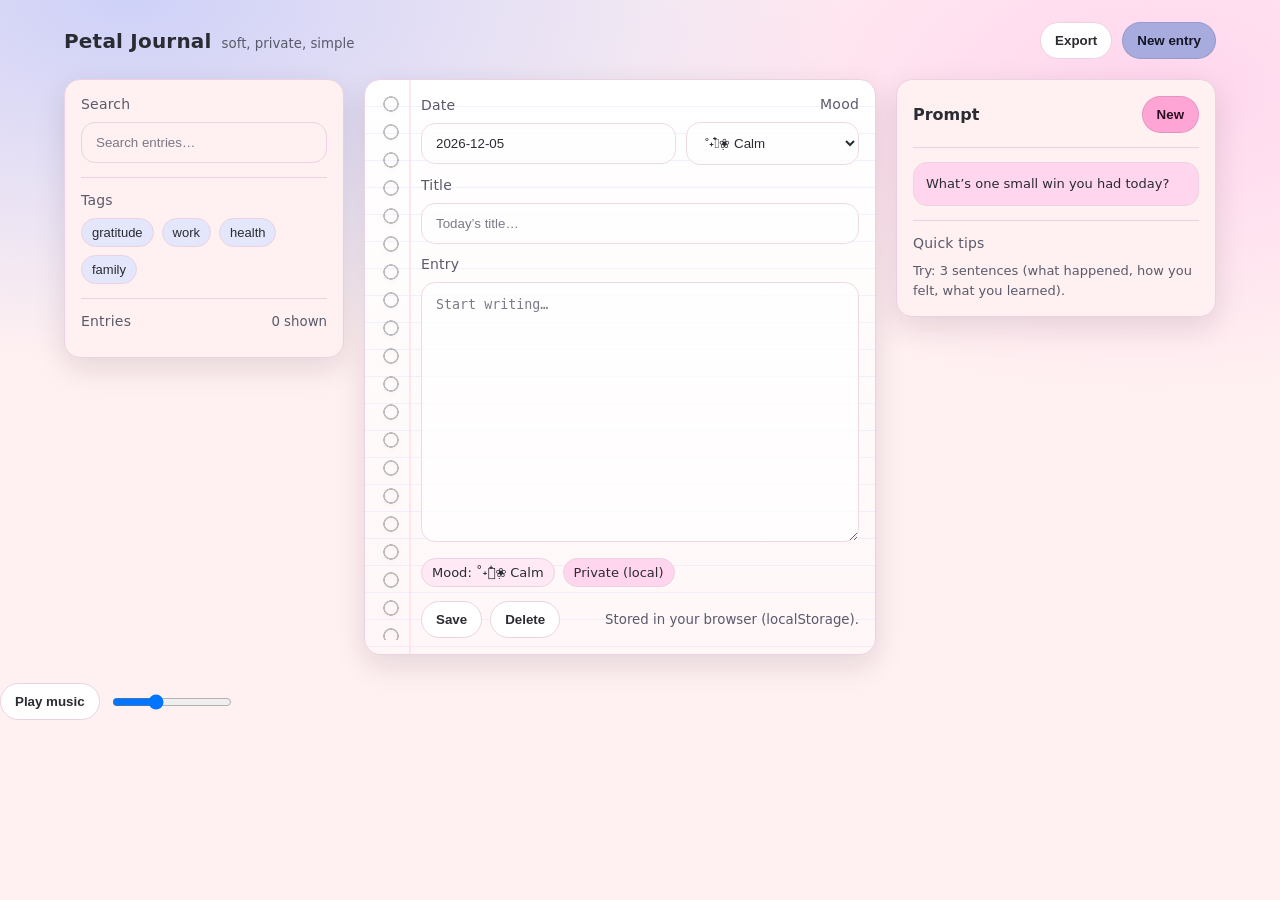
==== index.html @ 7e7fd7f1 "Add files via upload" ====
<!doctype html>
<html lang="en">
  <head>
    <meta charset="UTF-8" />
    <meta name="viewport" content="width=device-width, initial-scale=1" />
    <title>Petal Journal</title>
    <link rel="stylesheet" href="style.css" />
  </head>

  <body>
    <header>
      <div class="brand">
        <h1>Petal Journal</h1>
        <small class="muted">soft, private, simple</small>
      </div>
      <div class="top-actions">
        <button class="btn" id="btnExport">Export</button>
        <button class="btn btn-primary" id="btnNew">New entry</button>
      </div>
    </header>

    <div class="shell">
      <aside class="panel panel-pad">
        <div class="section-title">Search</div>
        <input class="input" id="search" placeholder="Search entries…" />

        <div class="divider"></div>

        <div class="section-title">Tags</div>
        <div class="chip-row" id="tagRow">
          <button class="chip tag" data-tag="gratitude" type="button">gratitude</button>
          <button class="chip tag" data-tag="work" type="button">work</button>
          <button class="chip tag" data-tag="health" type="button">health</button>
          <button class="chip tag" data-tag="family" type="button">family</button>
        </div>

        <div class="divider"></div>

        <div class="row row-baseline">
          <div class="section-title section-title-inline">Entries</div>
          <small class="muted" id="count"></small>
        </div>

        <div class="entry-list" id="entryList"></div>
      </aside>

      <main class="panel panel-pad notebook">
        <div class="row">
          <div class="grow">
            <div class="section-title">Date</div>
            <input class="input" id="date" />
          </div>
          <div class="right-align">
            <div class="section-title">Mood</div>
            <select class="input" id="mood">
  <option value="Calm">˚˖𓍢ִ໋❀ Calm</option>
  <option value="Happy">(˶˃ ᵕ ˂˶) Happy</option>
  <option value="Grateful">(..◜ᴗ◝..) Grateful</option>
  <option value="Focused">ᝰ.ᐟ Focused</option>
  <option value="Stressed">( ꩜ ᯅ ꩜;)⁭ ⁭ Stressed</option>
  <option value="Sad">૮◞ ‸ ◟ ა Sad</option>
</select>
          </div>
        </div>

        <div class="mt-12">
          <div class="section-title">Title</div>
          <input class="input" id="title" placeholder="Today’s title…" />
        </div>

        <div class="mt-12">
          <div class="section-title">Entry</div>
          <textarea class="textarea" id="content" placeholder="Start writing…"></textarea>
        </div>

        <div class="mt-12 chip-row">
          <span class="chip mood" id="moodChip">Mood: Calm</span>
          <span class="chip" id="privacyChip">Private (local)</span>
        </div>

        <div class="row mt-14 wrap">
          <div class="chip-row">
            <button class="btn" id="btnSave">Save</button>
            <button class="btn" id="btnDelete">Delete</button>
          </div>
          <small class="muted" id="status">Stored in your browser (localStorage).</small>
        </div>
      </main>

      <section class="panel panel-pad right">
        <div class="row">
          <h3 class="prompt-title">Prompt</h3>
          <button class="btn btn-accent" id="btnPrompt" type="button">New</button>
        </div>
        <div class="divider"></div>
        <div class="chip prompt-card" id="promptCard">
          What’s one small win you had today?
        </div>

        <div class="divider"></div>
        <div class="section-title">Quick tips</div>
        <div class="muted tips">
          Try: 3 sentences (what happened, how you felt, what you learned).
        </div>
      </section>
    </div>

    <div class="toast" id="toast"></div>
<canvas id="sparkles" aria-hidden="true"></canvas>
<div class="music">
  <button class="btn" id="btnMusic" type="button">Play music</button>
  <input id="musicVol" type="range" min="0" max="1" step="0.01" value="0.35" aria-label="Music volume">
  <audio id="bgm" src="assets/FNAF%20lofi.mp3" loop preload="none"></audio>
</div>
<audio id="deleteSfx" src="assets/delete-joke.mp3" preload="auto"></audio>
<audio id="saveSfx" src="assets/save-sfx.mp3" preload="auto"></audio>
<script src="script.js"></script>
  </body>
</html>
---- style.css ----
:root{
  --pink-500:#FFA5D6;
  --pink-200:#FFD6EE;
  --rose-50:#FFF0F1;
  --mauve-200:#ECD2E0;
  --periwinkle-200:#CED1F8;
  --periwinkle-400:#A7ABDE;

  --bg: var(--rose-50);
  --surface: var(--rose-50);
  --surface-2: var(--pink-200);
  --border: var(--mauve-200);

  --primary: var(--periwinkle-400);
  --primary-soft: var(--periwinkle-200);
  --accent: var(--pink-500);

  --text:#2B2B33;
  --text-muted:#5A5A6A;

  --radius:16px;
  --shadow: 0 10px 30px rgba(30,20,40,.12);
}

*{ box-sizing:border-box; }
html,body{ height:100%; }

body{
  margin:0;
  font-family: ui-sans-serif, system-ui, -apple-system, Segoe UI, Roboto, Arial;
  color:var(--text);
  background:
    radial-gradient(1200px 600px at 10% 0%, var(--periwinkle-200), transparent 60%),
    radial-gradient(900px 500px at 90% 10%, var(--pink-200), transparent 60%),
    var(--bg);
}

header{
  max-width:1200px;
  margin:0 auto;
  padding:22px 24px 8px;
  display:flex;
  align-items:center;
  justify-content:space-between;
  gap:14px;
}

.brand{ display:flex; align-items:baseline; gap:10px; }
.brand h1{ margin:0; font-size:20px; letter-spacing:.2px; }

.top-actions{ display:flex; gap:10px; flex-wrap:wrap; justify-content:flex-end; }

.shell{
  max-width:1200px;
  margin:0 auto;
  padding:12px 24px 28px;
  display:grid;
  grid-template-columns: 280px minmax(0, 1fr) 320px;
  gap:20px;
  align-items:start;
}

.panel{
  background: color-mix(in srgb, var(--surface) 92%, white 8%);
  border:1px solid var(--border);
  border-radius: var(--radius);
  box-shadow: var(--shadow);
}

.panel-pad{ padding:16px; }

.btn{
  border:1px solid var(--border);
  background: white;
  padding:10px 14px;
  border-radius: 999px;
  color:var(--text);
  cursor:pointer;
  font-weight:600;
}

.btn:hover{ filter:brightness(.99); }
.btn:active{ transform:translateY(1px); }

.btn-primary{
  background: var(--primary);
  border-color: color-mix(in srgb, var(--primary) 70%, black 10%);
  color:#151525;
}

.btn-accent{
  background: var(--accent);
  border-color: color-mix(in srgb, var(--accent) 70%, black 10%);
  color:#2B0F22;
}

.input, .textarea{
  width:100%;
  border:1px solid var(--border);
  background: var(--surface);
  border-radius: 14px;
  padding:12px 14px;
  outline:none;
  color:var(--text);
}

.input::placeholder, .textarea::placeholder{
  color: color-mix(in srgb, var(--text-muted) 80%, transparent);
}

.input:focus, .textarea:focus{
  border-color: var(--primary);
  box-shadow: 0 0 0 4px color-mix(in srgb, var(--primary-soft) 70%, transparent);
}

.textarea{ min-height: 260px; resize: vertical; line-height:1.5; }

.chip-row{ display:flex; gap:8px; flex-wrap:wrap; }

.chip{
  display:inline-flex;
  align-items:center;
  gap:8px;
  padding:6px 10px;
  border-radius:999px;
  border:1px solid var(--border);
  background: var(--surface-2);
  color: var(--text);
  font-size: 13px;
  white-space:nowrap;
}

.chip.mood{ background: color-mix(in srgb, var(--accent) 25%, white 75%); }
.chip.tag{ background: color-mix(in srgb, var(--primary-soft) 55%, white 45%); }

.prompt-card{
  display:block;
  border-radius:14px;
  padding:12px;
  white-space:normal;
  line-height:1.4;
}

.muted{ color:var(--text-muted); }

.section-title{
  margin:0 0 10px;
  font-size:14px;
  letter-spacing:.2px;
  color:var(--text-muted);
}

.section-title-inline{ margin:0; }

.entry-list{ margin-top:12px; display:flex; flex-direction:column; gap:10px; }

.entry-card{
  border:1px solid var(--border);
  background: color-mix(in srgb, white 60%, var(--surface-2) 40%);
  border-radius: 14px;
  padding:12px;
  cursor:pointer;
}

.entry-card:hover{ filter:brightness(.99); }

.entry-card h4{ margin:0 0 6px; font-size:14px; }
.entry-card p{ margin:0; font-size:13px; color:var(--text-muted); line-height:1.35; }

.row{ display:flex; gap:10px; align-items:center; justify-content:space-between; }
.row-baseline{ align-items:baseline; }
.wrap{ flex-wrap:wrap; }
.grow{ flex:1; }
.right-align{ text-align:right; }

.divider{ height:1px; background:var(--border); margin:14px 0; }

.toast{
  position:fixed;
  left:50%;
  bottom:18px;
  transform:translateX(-50%);
  background:#ffffff;
  border:1px solid var(--border);
  box-shadow: var(--shadow);
  border-radius: 999px;
  padding:10px 14px;
  font-weight:600;
  display:none;
}

.mt-12{ margin-top:12px; }
.mt-14{ margin-top:14px; }

.prompt-title{ margin:0; font-size:16px; }
.tips{ font-size:13px; line-height:1.5; }

@media (max-width: 1024px){
  .shell{ grid-template-columns: 280px 1fr; }
  .right{ display:none; }
}

@media (max-width: 720px){
  header{ padding:18px 16px 6px; }
  .shell{ grid-template-columns: 1fr; padding:10px 16px 22px; }
}
#sparkles{
  position: fixed;
  inset: 0;
  width: 100%;
  height: 100%;
  pointer-events: none;
  z-index: 9999;
}

@media (prefers-reduced-motion: reduce){
  #sparkles{ display:none; }
}
/* --- Notebook look for the main writing panel --- */
.notebook{
  position: relative;
  overflow: hidden;

  /* a slightly paper-y base */
  background:
    /* ruled lines */
    repeating-linear-gradient(
      to bottom,
      transparent 0px,
      transparent 26px,
      color-mix(in srgb, var(--periwinkle-200) 55%, transparent) 27px
    ),
    /* subtle paper tint */
    linear-gradient(to bottom, #ffffff, color-mix(in srgb, var(--rose-50) 55%, white));

  /* room for the spiral + margin line */
  padding-left: 56px;
}

/* left margin line */
.notebook::before{
  content:"";
  position:absolute;
  top:0; bottom:0;
  left:44px;
  width:2px;
  background: color-mix(in srgb, var(--accent) 35%, white);
  opacity:.8;
}

/* spiral binding */
.notebook::after{
  content:"";
  position:absolute;
  top:14px; bottom:14px;
  left:12px;
  width:28px;

  /* a column of “rings” */
  background:
    radial-gradient(circle at 14px 10px,
      transparent 0 6px,
      color-mix(in srgb, var(--text) 55%, transparent) 6.5px 7.5px,
      transparent 8px
    );
  background-size: 28px 28px;
  background-repeat: repeat-y;

  /* soft cutout behind rings */
  filter: drop-shadow(0 2px 2px rgba(30,20,40,.15));
  opacity:.55;
}

/* make inputs blend with paper */
.notebook .input,
.notebook .textarea{
  background: rgba(255,255,255,.72);
  border-color: color-mix(in srgb, var(--border) 85%, white);
}

/* optional: make the textarea feel more “on the page” */
.notebook .textarea{
  background:
    linear-gradient(to bottom, rgba(255,255,255,.75), rgba(255,255,255,.75));
}
.music{
  display:flex;
  align-items:center;
  gap:10px;
}
#musicVol{ width:120px; }
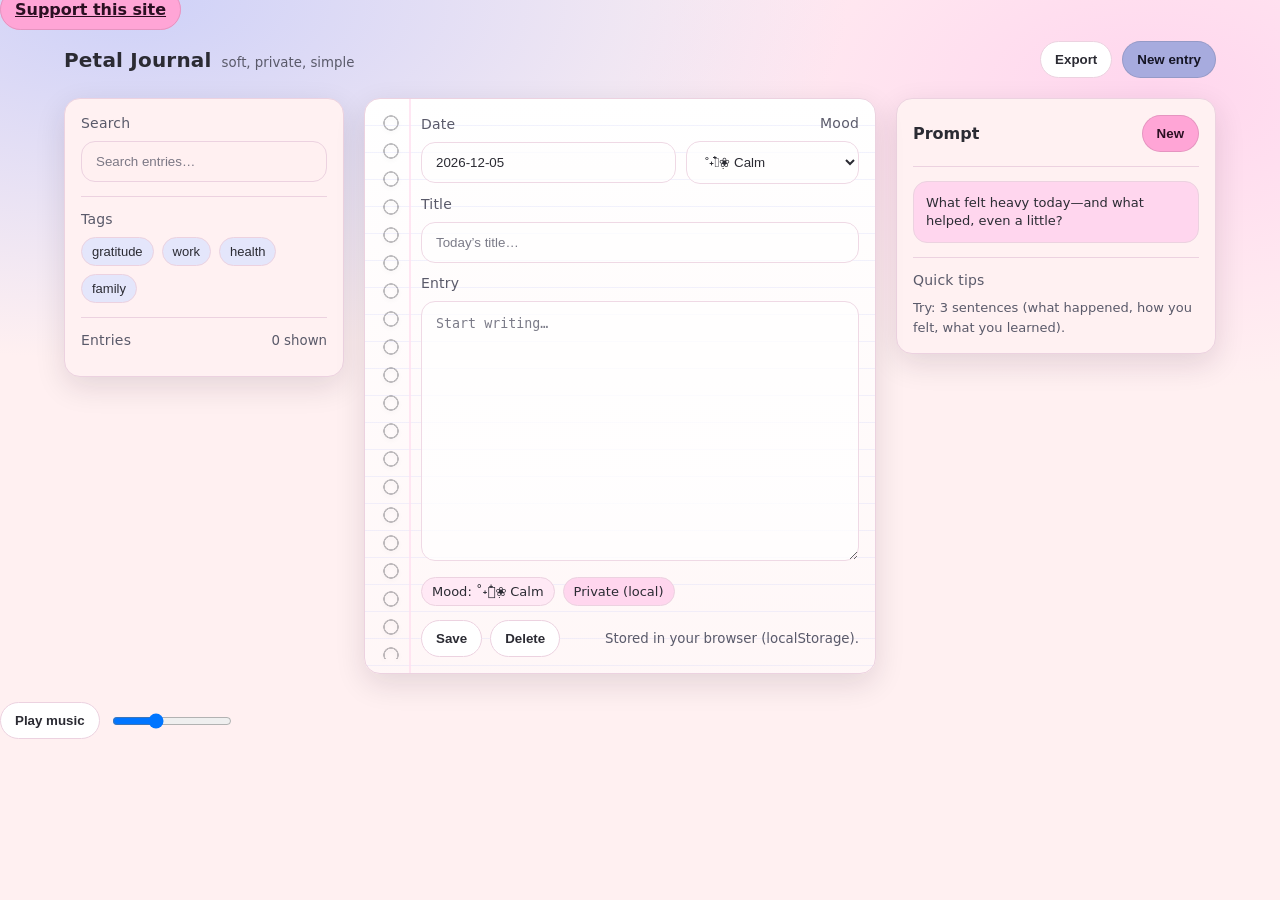
==== commit 929a8e80: "Update index.html" ====
--- a/index.html
+++ b/index.html
@@ -5,6 +5,10 @@
     <meta name="viewport" content="width=device-width, initial-scale=1" />
     <title>Petal Journal</title>
     <link rel="stylesheet" href="style.css" />
+    <a class="btn btn-accent" href="PASTE_STRIPE_PAYMENT_LINK" target="_blank" rel="noopener">
+  Support this site
+</a>
+
   </head>
 
   <body>
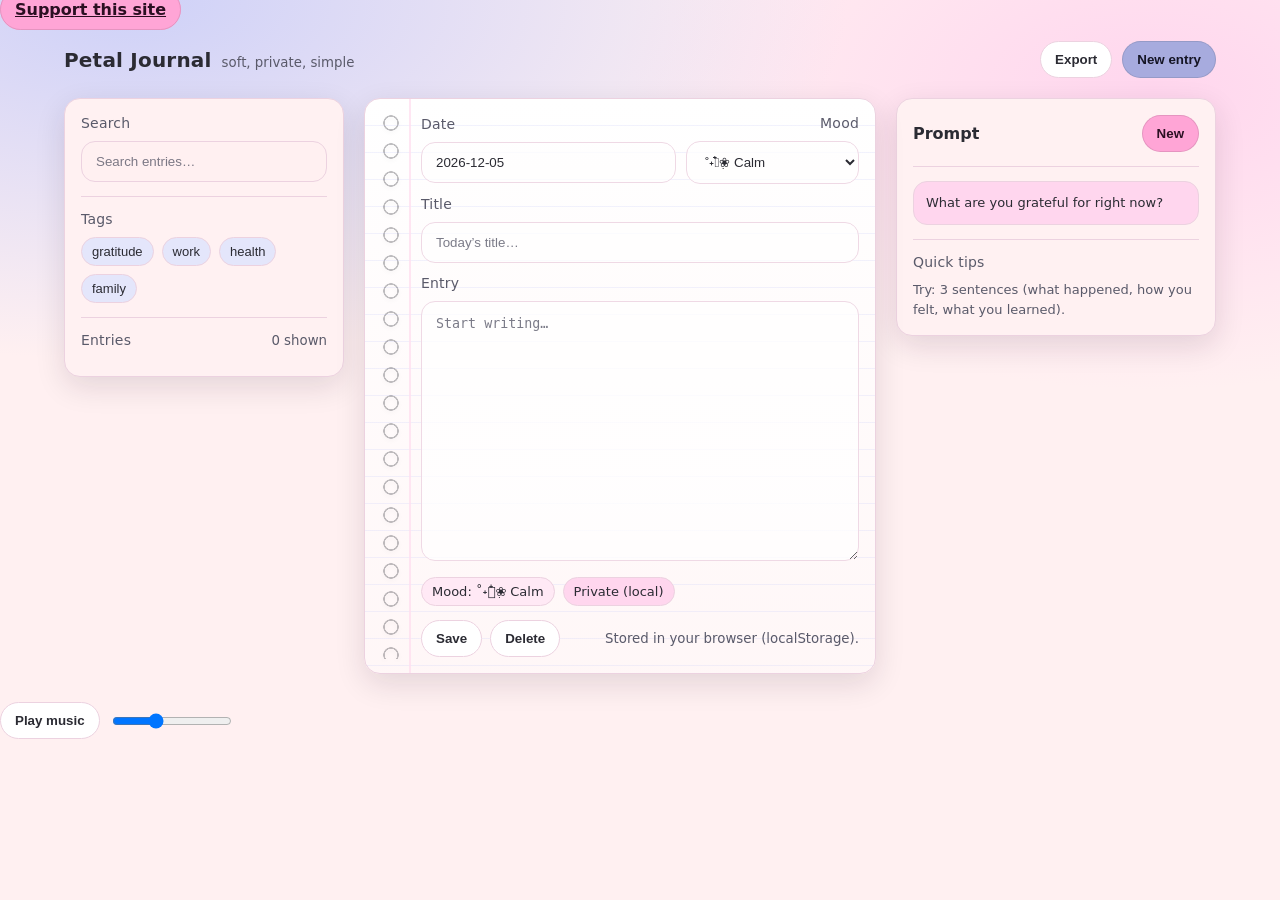
==== commit a02f6ce4: "Update index.html" ====
--- a/index.html
+++ b/index.html
@@ -5,10 +5,9 @@
     <meta name="viewport" content="width=device-width, initial-scale=1" />
     <title>Petal Journal</title>
     <link rel="stylesheet" href="style.css" />
-    <a class="btn btn-accent" href="PASTE_STRIPE_PAYMENT_LINK" target="_blank" rel="noopener">
+    <a class="btn btn-accent" href="https://buy.stripe.com/8x214o0rsdlK3uudyEes000" target="_blank" rel="noopener">
   Support this site
 </a>
-
   </head>
 
   <body>
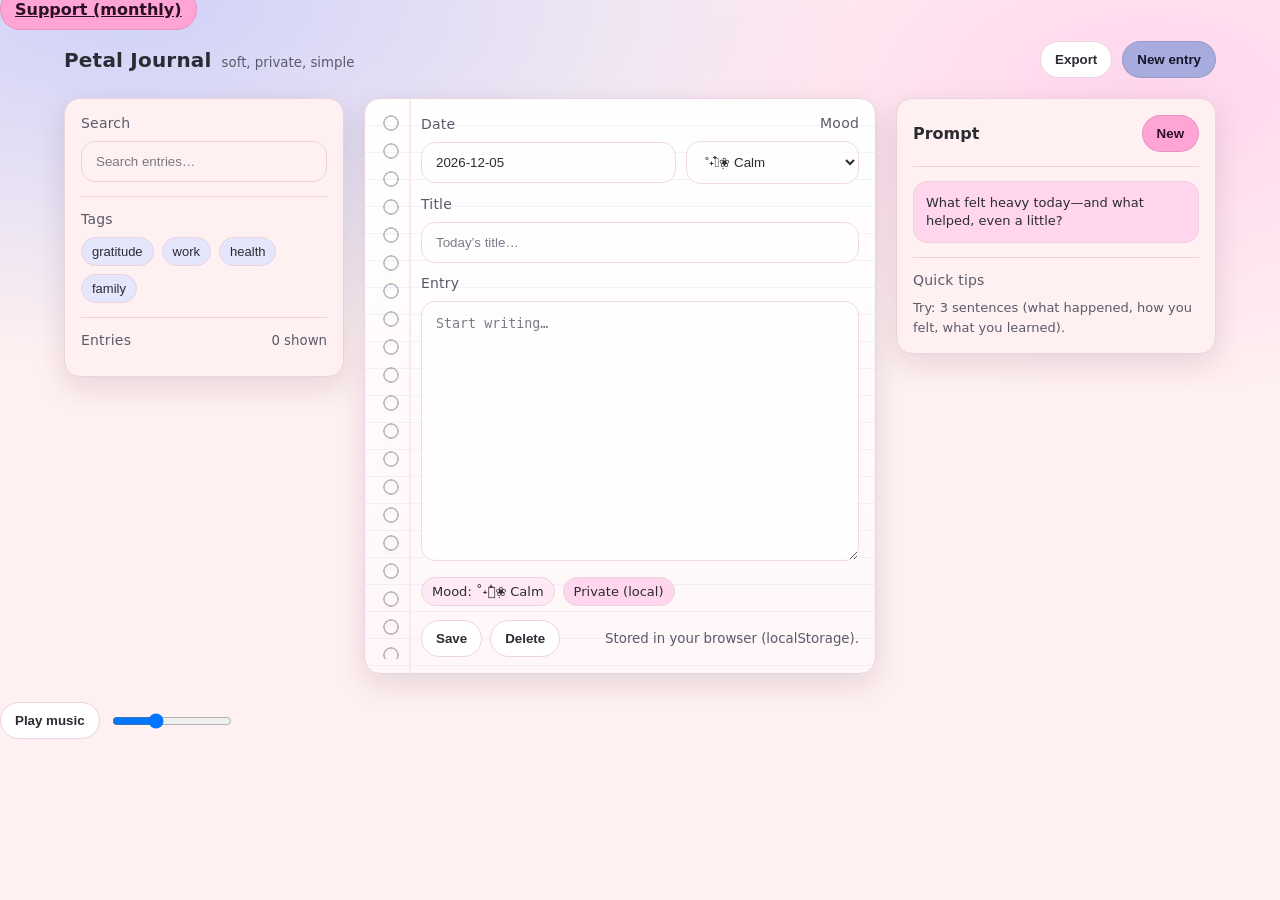
==== commit afab8f30: "Update index.html" ====
--- a/index.html
+++ b/index.html
@@ -5,8 +5,8 @@
     <meta name="viewport" content="width=device-width, initial-scale=1" />
     <title>Petal Journal</title>
     <link rel="stylesheet" href="style.css" />
-    <a class="btn btn-accent" href="https://buy.stripe.com/8x214o0rsdlK3uudyEes000" target="_blank" rel="noopener">
-  Support this site
+    <a class="btn btn-accent" href="PASTE_YOUR_STRIPE_PAYMENT_LINK" target="_blank" rel="noopener">
+  Support (monthly)
 </a>
   </head>
 
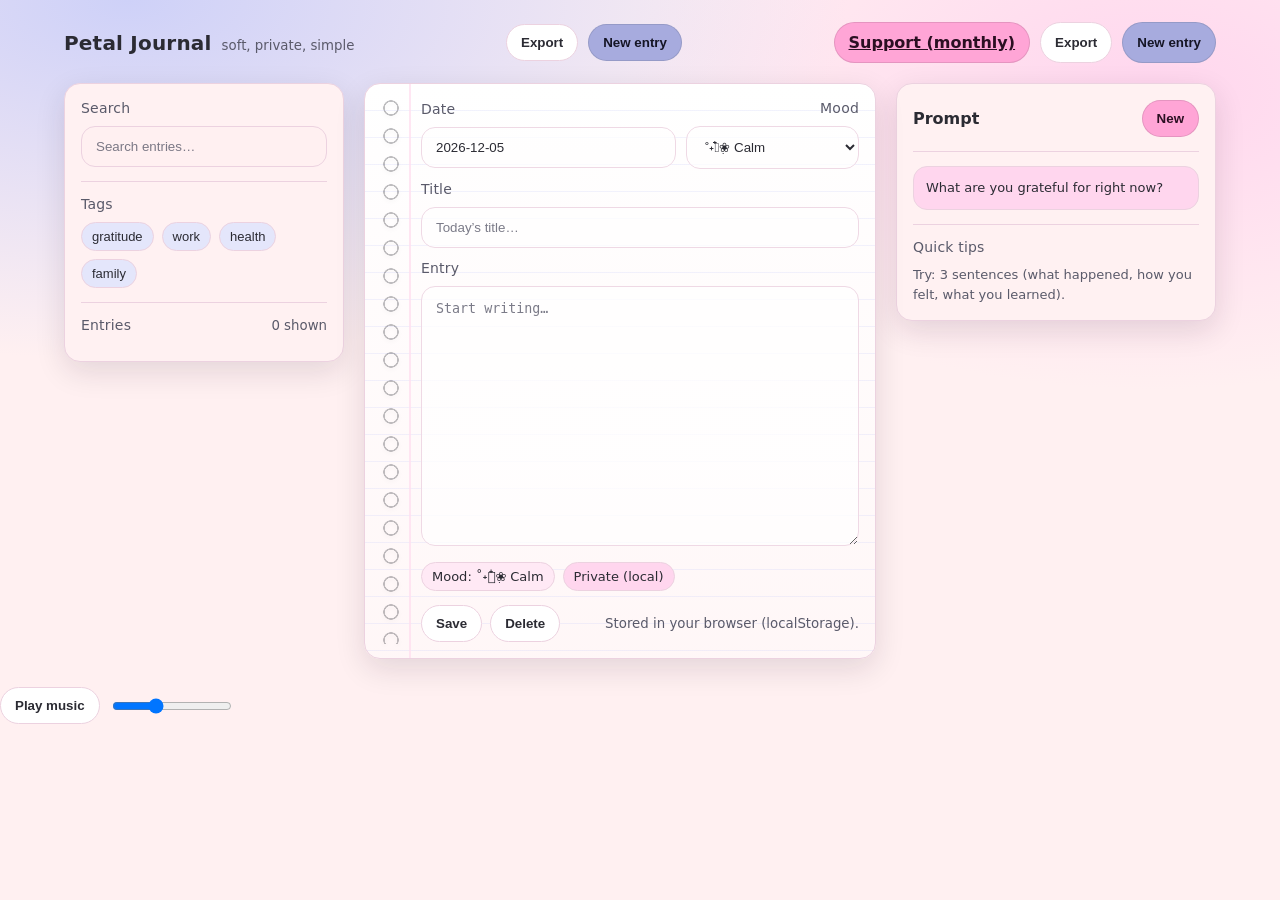
==== commit bc1ece09: "Update index.html" ====
--- a/index.html
+++ b/index.html
@@ -1,14 +1,11 @@
 <!doctype html>
 <html lang="en">
   <head>
-    <meta charset="UTF-8" />
-    <meta name="viewport" content="width=device-width, initial-scale=1" />
-    <title>Petal Journal</title>
-    <link rel="stylesheet" href="style.css" />
-    <a class="btn btn-accent" href="PASTE_YOUR_STRIPE_PAYMENT_LINK" target="_blank" rel="noopener">
-  Support (monthly)
-</a>
-  </head>
+  <meta charset="UTF-8" />
+  <meta name="viewport" content="width=device-width, initial-scale=1" />
+  <title>Petal Journal</title>
+  <link rel="stylesheet" href="style.css" />
+</head>
 
   <body>
     <header>
@@ -20,6 +17,15 @@
         <button class="btn" id="btnExport">Export</button>
         <button class="btn btn-primary" id="btnNew">New entry</button>
       </div>
+<div class="top-actions">
+  <a class="btn btn-accent"
+     href="https://buy.stripe.com/8x214o0rsdlK3uudyEes000"
+     target="_blank" rel="noopener">
+    Support (monthly)
+  </a>
+  <button class="btn" id="btnExport">Export</button>
+  <button class="btn btn-primary" id="btnNew">New entry</button>
+</div>
     </header>
 
     <div class="shell">
